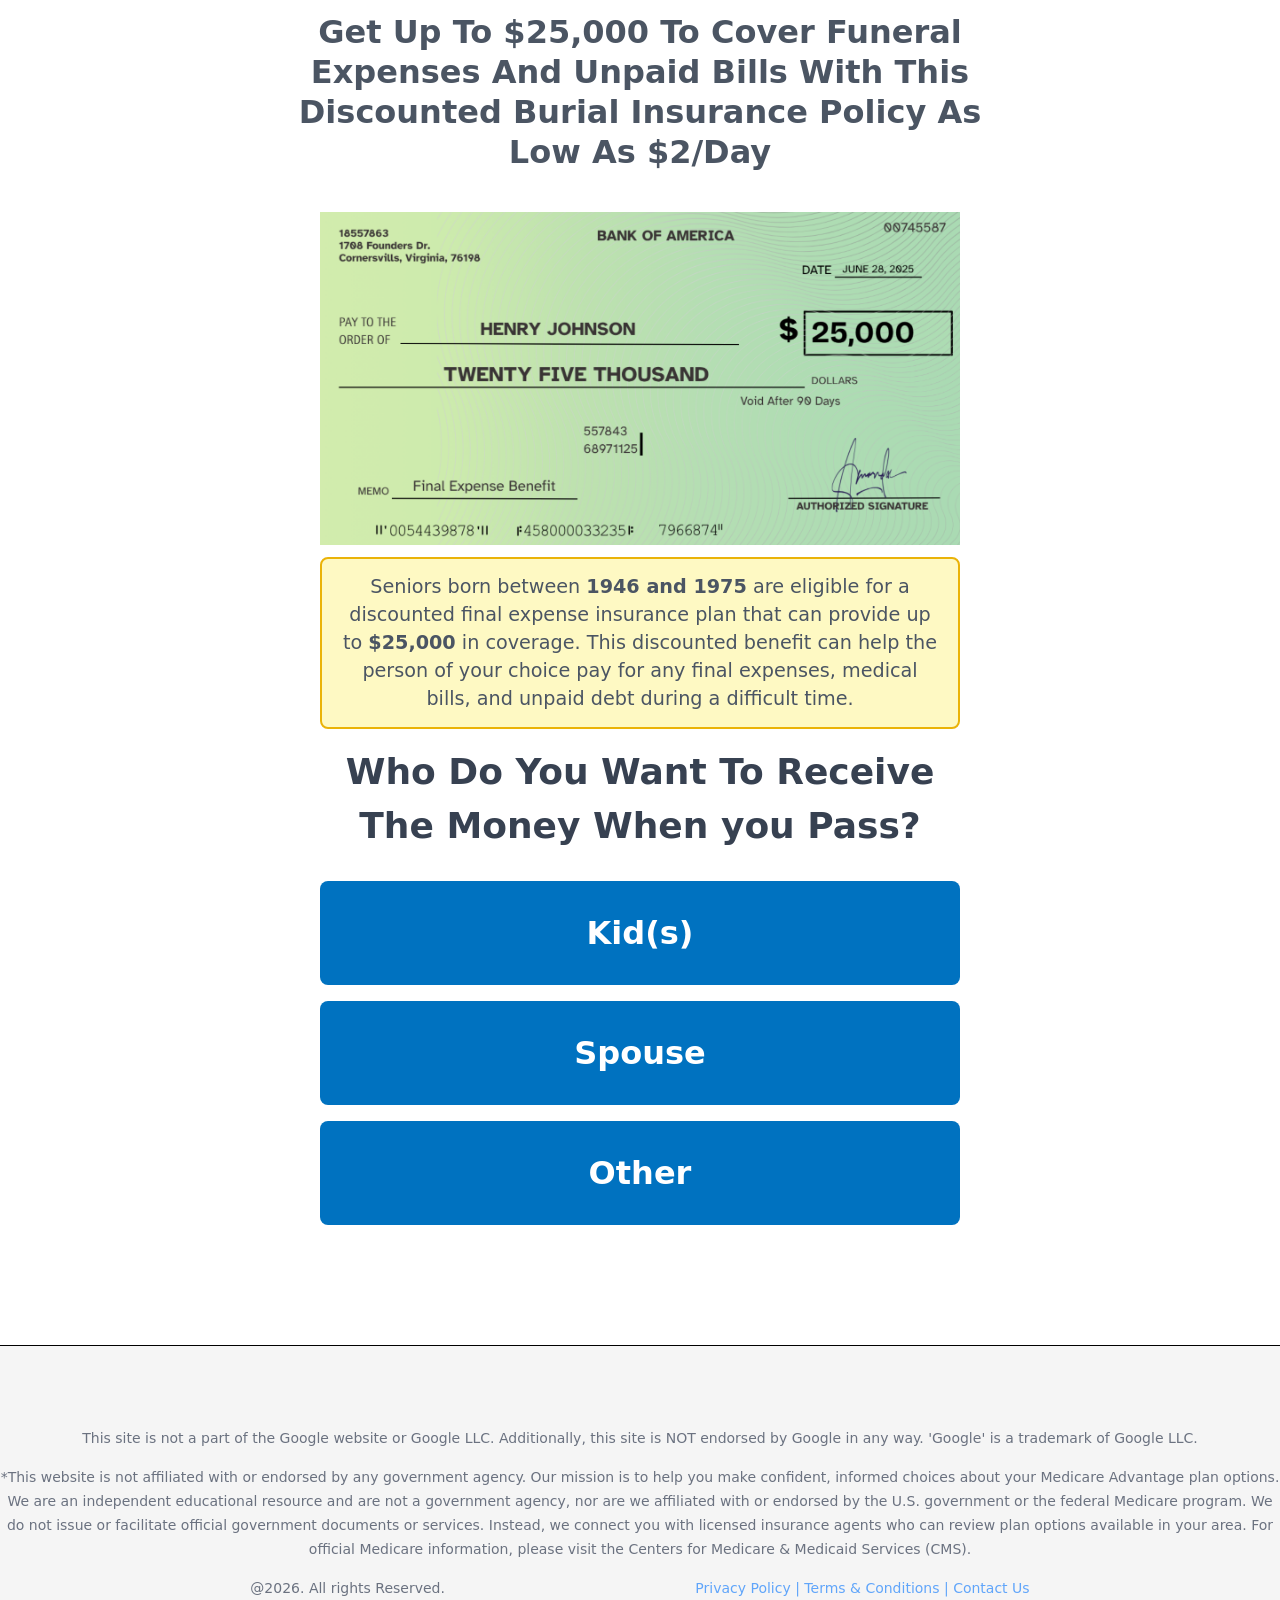
==== html2.html @ ed231443 "Initial upload of fe-quiz-new-multi with Get Started gate before quiz flow. Co-authored-by: Cursor <" ====
<!doctype html>
<html lang="en_US">
  <head>
    <meta charset="UTF-8" />
    <meta http-equiv="X-UA-Compatible" content="ie=edge" />
    <meta http-equiv="Content-Type" content="text/html;charset=UTF-8" />
    <meta name="viewport" content="width=device-width, initial-scale=1.0" />
    <title>Daily Savers</title>
    <link rel="icon" href="./images/new-logo.png" type="image/png" />
    <link rel="shortcut icon" href="./images/new-logo.png" type="image/png" />

    <script
      async
      src="https://www.googletagmanager.com/gtag/js?id=AW-16921817895"
    ></script>

    <script>
      (function (w, d, s, l, i) {
        w[l] = w[l] || [];
        w[l].push({ "gtm.start": new Date().getTime(), event: "gtm.js" });
        var f = d.getElementsByTagName(s)[0],
          j = d.createElement(s),
          dl = l != "dataLayer" ? "&l=" + l : "";
        j.async = true;
        j.src = "https://www.googletagmanager.com/gtm.js?id=" + i + dl;
        f.parentNode.insertBefore(j, f);
      })(window, document, "script", "dataLayer", "GTM-MC55FSL5");
    </script>

    <script src="./js/bootstrap.js?v=5"></script>
    <script>
      window.geoHeadlinePromise = null;
    </script>
    <script src="./js/headline.js?v=1"></script>
    <script>
      window.geoHeadlinePromise = window.fetchHeadlineState();
    </script>

    <link rel="stylesheet" href="./css/app.css" />
    <link rel="stylesheet" href="./css/form-pages.css?v=20261023b" />
  </head>

  <body>
    <noscript
      ><iframe
        src="https://www.googletagmanager.com/ns.html?id=GTM-MC55FSL5"
        height="0"
        width="0"
        style="display: none; visibility: hidden"
      ></iframe
    ></noscript>

    <main>
      <div
        id="tracking-config-error"
        class="hidden"
        style="
          display: none;
          max-width: 42rem;
          margin: 12px auto 0;
          padding: 12px 16px;
          background: #fef2f2;
          color: #991b1b;
          border: 1px solid #fecaca;
          border-radius: 8px;
          text-align: center;
          font-size: 0.95rem;
        "
        role="alert"
      ></div>

      <h1 class="offer-headline" id="headline-title">
        Get Up To $25,000 To Cover Funeral Expenses And Unpaid Bills With This
        Discounted Burial Insurance Policy As Low As $2/Day
      </h1>
      <script>
        window.initHeadline && window.initHeadline();
      </script>

      <div class="form-container">
        <img
          src="./images/cg-fe-quiz-new.png"
          alt="Final expense benefit check for $25,000"
          class="benefit-check"
        />
        <p class="offer-copy">
          Seniors born between <strong>1946 and 1975</strong> are eligible for
          a discounted final expense insurance plan that can provide up to
          <strong>$25,000</strong> in coverage. This discounted benefit can
          help the person of your choice pay for any final expenses, medical
          bills, and unpaid debt during a difficult time.
        </p>
        <div id="quiz-step-beneficiary" class="quiz-step">
          <p class="form-question">
            Who Do You Want To Receive The Money When you Pass?
          </p>
          <div class="quiz-choices">
            <button
              type="button"
              class="quiz-text-btn form-step-btn"
              data-form-step="1"
              data-form-value="Kid(s)"
            >
              Kid(s)
            </button>
            <button
              type="button"
              class="quiz-text-btn form-step-btn"
              data-form-step="1"
              data-form-value="Spouse"
            >
              Spouse
            </button>
            <button
              type="button"
              class="quiz-text-btn form-step-btn"
              data-form-step="1"
              data-form-value="Other"
            >
              Other
            </button>
          </div>
        </div>

        <div id="quiz-step-age" class="quiz-step" style="display: none">
          <p class="form-question">How Old Are You?</p>
          <div class="quiz-choices">
            <button
              type="button"
              class="quiz-text-btn form-step-btn"
              data-form-step="2"
              data-form-value="45 - 64"
            >
              45-64
            </button>
            <button
              type="button"
              class="quiz-text-btn form-step-btn"
              data-form-step="2"
              data-form-value="65 - 79"
            >
              65-79
            </button>
            <button
              type="button"
              class="quiz-text-btn form-step-btn"
              data-form-step="2"
              data-form-value="80+"
            >
              80+
            </button>
          </div>
        </div>

        <div id="quiz-step-result" class="quiz-step" style="display: none">
          <div class="form-result-card">
            <p class="result-heading">Congratulations!</p>
            <p class="form-result-instruction">
              You qualified for up to $25,000 of Final Expense Coverage. The
              person you choose will inherit the money and can use it to pay
              final expenses, medical bills, and unpaid debt.
            </p>
            <p class="call-now-line">Call Now Before It's Too Late!</p>
            <a
              id="phone-number"
              href="javascript:void(0)"
              onclick="trackGTG(event)"
              class="form-result-cta phone-cta"
              style="display: none"
            >
              <span id="phone_retreaver">Loading...</span>
            </a>
            <p class="agent-note">It's Free to Speak To a Licensed Agent</p>
          </div>
        </div>
      </div>
    </main>

    <footer class="footer">
      <div
        class="mx-auto max-w-7xl px-4 text-sm sm:text-md leading-5 sm:leading-6 text-gray-500"
      >
        <p style="text-align: center">
          This site is not a part of the Google website or Google LLC.
          Additionally, this site is NOT endorsed by Google in any way. 'Google'
          is a trademark of Google LLC.
        </p>
        <p style="text-align: center; margin-top: 15px">
          *This website is not affiliated with or endorsed by any government
          agency. Our mission is to help you make confident, informed choices
          about your Medicare Advantage plan options. We are an independent
          educational resource and are not a government agency, nor are we
          affiliated with or endorsed by the U.S. government or the federal
          Medicare program. We do not issue or facilitate official government
          documents or services. Instead, we connect you with licensed insurance
          agents who can review plan options available in your area. For
          official Medicare information, please visit the Centers for Medicare
          &amp; Medicaid Services (CMS).
        </p>
        <div
          class="mx-auto max-w-7xl px-4 text-sm sm:text-md leading-5 sm:leading-6 text-gray-500"
          style="
            display: flex;
            justify-content: space-evenly;
            align-items: center;
            padding-top: 15px;
          "
        >
          <p>@2026. All rights Reserved.</p>
          <p class="text-center text-blue-400">
            <span>
              <a href="/privacy" target="_blank">Privacy Policy</a> |
              <a href="/terms" target="_blank">Terms &amp; Conditions</a> |
              <a href="/contact" target="_blank">Contact Us</a>
            </span>
          </p>
        </div>
      </div>
    </footer>

    <script src="./js/jquery-3.7.1.min.js"></script>
    <script src="./js/app.js?v=9"></script>

    <script>
      document.addEventListener("DOMContentLoaded", async function () {
        try {
          const result = await (window.domainRoutePromise ||
            Promise.resolve(null));
          if (
            result &&
            result.ok &&
            result.callgrid &&
            window.updatePhoneNumberInDOM
          ) {
            const digits = result.callgrid.phoneNumber;
            const raw = String(digits).replace(/\D/g, "");
            let formatted = raw;
            if (raw.length >= 11) {
              formatted =
                "+1 (" +
                raw.slice(1, 4) +
                ") " +
                raw.slice(4, 7) +
                "-" +
                raw.slice(7, 11);
            } else if (raw.length === 10) {
              formatted =
                "+1 (" +
                raw.slice(0, 3) +
                ") " +
                raw.slice(3, 6) +
                "-" +
                raw.slice(6, 10);
            }
            window.updatePhoneNumberInDOM(raw, formatted);
          }
        } catch (error) {
          console.error("Error applying route phone number:", error);
        }
      });
    </script>

    <script>
      (function () {
        let domainName = window.location.hostname;
        domainName = domainName.replace(/^www\./, "");
        domainName = domainName.toUpperCase();
        const domainElement = document.getElementById("domain-name");
        if (domainElement) {
          domainElement.textContent = domainName;
        }
      })();
    </script>
  </body>
</html>
---- css/app.css ----
*,
::before,
::after {
  box-sizing: border-box;
  border-width: 0;
  border-style: solid;
  border-color: #e5e7eb;
}

::before,
::after {
  --tw-content: '';
}


html {
  line-height: 1.5;
  -webkit-text-size-adjust: 100%;
  -moz-tab-size: 4;
  -o-tab-size: 4;
  tab-size: 4;
  font-family: ui-sans-serif, system-ui, -apple-system, BlinkMacSystemFont, "Segoe UI", Roboto, "Helvetica Neue", Arial, "Noto Sans", sans-serif, "Apple Color Emoji", "Segoe UI Emoji", "Segoe UI Symbol", "Noto Color Emoji";
  font-feature-settings: normal;
  font-variation-settings: normal;
}

body {
  margin: 0;
  line-height: inherit;
}

hr {
  height: 0;
  color: inherit;
  border-top-width: 1px;
}

abbr:where([title]) {
  -webkit-text-decoration: underline dotted;
  text-decoration: underline dotted;
}

h1,
h2,
h3,
h4,
h5,
h6 {
  font-size: inherit;
  font-weight: inherit;
}

a {
  color: inherit;
  text-decoration: inherit;
}

b,
strong {
  font-weight: bolder;
}

code,
kbd,
samp,
pre {
  font-family: ui-monospace, SFMono-Regular, Menlo, Monaco, Consolas, "Liberation Mono", "Courier New", monospace;
  font-size: 1em;
}

small {
  font-size: 80%;
}

sub,
sup {
  font-size: 75%;
  line-height: 0;
  position: relative;
  vertical-align: baseline;
}

sub {
  bottom: -0.25em;
}

sup {
  top: -0.5em;
}

table {
  text-indent: 0;
  border-color: inherit;
  border-collapse: collapse;
}

button,
input,
optgroup,
select,
textarea {
  font-family: inherit;
  font-size: 100%;
  font-weight: inherit;
  line-height: inherit;
  color: inherit;
  margin: 0;
  padding: 0;
}

button,
select {
  text-transform: none;
}

button,
[type='button'],
[type='reset'],
[type='submit'] {
  appearance: button;
  background-color: transparent;
  background-image: none;
}

:-moz-focusring {
  outline: auto;
}


:-moz-ui-invalid {
  box-shadow: none;
}

progress {
  vertical-align: baseline;
}

::-webkit-inner-spin-button,
::-webkit-outer-spin-button {
  height: auto;
}

[type='search'] {
  appearance: textfield;
  outline-offset: -2px;
}

::-webkit-search-decoration {
  -webkit-appearance: none;
}

::-webkit-file-upload-button {
  -webkit-appearance: button;
  font: inherit;
}

summary {
  display: list-item;
}

blockquote,
dl,
dd,
h1,
h2,
h3,
h4,
h5,
h6,
hr,
figure,
p,
pre {
  margin: 0;
}

fieldset {
  margin: 0;
  padding: 0;
}

legend {
  padding: 0;
}

ol,
ul,
menu {
  list-style: none;
  margin: 0;
  padding: 0;
}

textarea {
  resize: vertical;
}

input::-moz-placeholder,
textarea::-moz-placeholder {
  opacity: 1;
  color: #9ca3af;
}

input::placeholder,
textarea::placeholder {
  opacity: 1;
  color: #9ca3af;
}

button,
[role="button"] {
  cursor: pointer;
}

:disabled {
  cursor: default;
}


img,
svg,
video,
canvas,
audio,
iframe,
embed,
object {
  display: block;
}

img,
video {
  max-width: 100%;
  height: auto;
}

[hidden] {
  display: none;
}

*,
::before,
::after {
  --tw-border-spacing-x: 0;
  --tw-border-spacing-y: 0;
  --tw-translate-x: 0;
  --tw-translate-y: 0;
  --tw-rotate: 0;
  --tw-skew-x: 0;
  --tw-skew-y: 0;
  --tw-scale-x: 1;
  --tw-scale-y: 1;
  --tw-pan-x: ;
  --tw-pan-y: ;
  --tw-pinch-zoom: ;
  --tw-scroll-snap-strictness: proximity;
  --tw-gradient-from-position: ;
  --tw-gradient-via-position: ;
  --tw-gradient-to-position: ;
  --tw-ordinal: ;
  --tw-slashed-zero: ;
  --tw-numeric-figure: ;
  --tw-numeric-spacing: ;
  --tw-numeric-fraction: ;
  --tw-ring-inset: ;
  --tw-ring-offset-width: 0px;
  --tw-ring-offset-color: #fff;
  --tw-ring-color: rgb(59 130 246 / 0.5);
  --tw-ring-offset-shadow: 0 0 #0000;
  --tw-ring-shadow: 0 0 #0000;
  --tw-shadow: 0 0 #0000;
  --tw-shadow-colored: 0 0 #0000;
  --tw-blur: ;
  --tw-brightness: ;
  --tw-contrast: ;
  --tw-grayscale: ;
  --tw-hue-rotate: ;
  --tw-invert: ;
  --tw-saturate: ;
  --tw-sepia: ;
  --tw-drop-shadow: ;
  --tw-backdrop-blur: ;
  --tw-backdrop-brightness: ;
  --tw-backdrop-contrast: ;
  --tw-backdrop-grayscale: ;
  --tw-backdrop-hue-rotate: ;
  --tw-backdrop-invert: ;
  --tw-backdrop-opacity: ;
  --tw-backdrop-saturate: ;
  --tw-backdrop-sepia: ;
}

::backdrop {
  --tw-border-spacing-x: 0;
  --tw-border-spacing-y: 0;
  --tw-translate-x: 0;
  --tw-translate-y: 0;
  --tw-rotate: 0;
  --tw-skew-x: 0;
  --tw-skew-y: 0;
  --tw-scale-x: 1;
  --tw-scale-y: 1;
  --tw-pan-x: ;
  --tw-pan-y: ;
  --tw-pinch-zoom: ;
  --tw-scroll-snap-strictness: proximity;
  --tw-gradient-from-position: ;
  --tw-gradient-via-position: ;
  --tw-gradient-to-position: ;
  --tw-ordinal: ;
  --tw-slashed-zero: ;
  --tw-numeric-figure: ;
  --tw-numeric-spacing: ;
  --tw-numeric-fraction: ;
  --tw-ring-inset: ;
  --tw-ring-offset-width: 0px;
  --tw-ring-offset-color: #fff;
  --tw-ring-color: rgb(59 130 246 / 0.5);
  --tw-ring-offset-shadow: 0 0 #0000;
  --tw-ring-shadow: 0 0 #0000;
  --tw-shadow: 0 0 #0000;
  --tw-shadow-colored: 0 0 #0000;
  --tw-blur: ;
  --tw-brightness: ;
  --tw-contrast: ;
  --tw-grayscale: ;
  --tw-hue-rotate: ;
  --tw-invert: ;
  --tw-saturate: ;
  --tw-sepia: ;
  --tw-drop-shadow: ;
  --tw-backdrop-blur: ;
  --tw-backdrop-brightness: ;
  --tw-backdrop-contrast: ;
  --tw-backdrop-grayscale: ;
  --tw-backdrop-hue-rotate: ;
  --tw-backdrop-invert: ;
  --tw-backdrop-opacity: ;
  --tw-backdrop-saturate: ;
  --tw-backdrop-sepia: ;
}

.absolute {
  position: absolute;
}

.relative {
  position: relative;
}

.mx-auto {
  margin-left: auto;
  margin-right: auto;
}

.mx-4 {
  margin-left: 1rem;
  margin-right: 1rem;
}

.ml-3 {
  margin-left: 0.75rem;
}

.mr-2 {
  margin-right: 0.5rem;
}

.mr-3 {
  margin-right: 0.75rem;
}

.mt-1 {
  margin-top: 0.25rem;
}

.mt-2 {
  margin-top: 0.5rem;
}

.mt-8 {
  margin-top: 2rem;
}

.block {
  display: block;
}

.inline-block {
  display: inline-block;
}

.flex {
  display: flex;
}

.inline-flex {
  display: inline-flex;
}

.grid {
  display: grid;
}

.hidden {
  display: none;
}

.h-4 {
  height: 1rem;
}

.h-8 {
  height: 2rem;
}

.h-full {
  height: 100%;
}

.min-h-screen {
  min-height: 100vh;
}

.w-4 {
  width: 1rem;
}

.w-5\/6 {
  width: 83.333333%;
}

.w-8 {
  width: 2rem;
}

.w-fit {
  width: -moz-fit-content;
  width: fit-content;
}

.w-full {
  width: 100%;
}

.max-w-4xl {
  max-width: 56rem;
}

.max-w-7xl {
  max-width: 80rem;
}

.max-w-md {
  max-width: 28rem;
}

.flex-shrink-0 {
  flex-shrink: 0;
}

.flex-shrink {
  flex-shrink: 1;
}

.flex-grow {
  flex-grow: 1;
}

.transform {
  transform: translate(var(--tw-translate-x), var(--tw-translate-y)) rotate(var(--tw-rotate)) skewX(var(--tw-skew-x)) skewY(var(--tw-skew-y)) scaleX(var(--tw-scale-x)) scaleY(var(--tw-scale-y));
}

@keyframes ping {

  75%,
  100% {
    transform: scale(2);
    opacity: 0;
  }
}

.animate-ping {
  animation: ping 1s cubic-bezier(0, 0, 0.2, 1) infinite;
}

.grid-cols-2 {
  grid-template-columns: repeat(2, minmax(0, 1fr));
}

.grid-cols-1 {
  grid-template-columns: repeat(1, minmax(0, 1fr));
}

.grid-rows-1 {
  grid-template-rows: repeat(1, minmax(0, 1fr));
}

.grid-rows-3 {
  grid-template-rows: repeat(3, minmax(0, 1fr));
}

.items-start {
  align-items: flex-start;
}

.items-end {
  align-items: flex-end;
}

.items-center {
  align-items: center;
}

.justify-end {
  justify-content: flex-end;
}

.justify-center {
  justify-content: center;
}

.gap-x-3 {
  -moz-column-gap: 0.75rem;
  column-gap: 0.75rem;
}

.gap-y-3 {
  row-gap: 0.75rem;
}

.space-y-4> :not([hidden])~ :not([hidden]) {
  --tw-space-y-reverse: 0;
  margin-top: calc(1rem * calc(1 - var(--tw-space-y-reverse)));
  margin-bottom: calc(1rem * var(--tw-space-y-reverse));
}

.overflow-hidden {
  overflow: hidden;
}

.rounded-full {
  border-radius: 9999px;
}

.rounded-lg {
  border-radius: 0.5rem;
}

.border-t {
  border-top-width: 1px;
}

.border-gray-200 {
  --tw-border-opacity: 1;
  border-color: rgb(229 231 235 / var(--tw-border-opacity));
}

.border-t-gray-200 {
  --tw-border-opacity: 1;
  border-top-color: rgb(229 231 235 / var(--tw-border-opacity));
}

.bg-blue-500 {
  --tw-bg-opacity: 1;
  background-color: #1e8ff4;
}

.bg-gray-100 {
  --tw-bg-opacity: 1;
  background-color: rgb(243 244 246 / var(--tw-bg-opacity));
}

.bg-gray-200 {
  --tw-bg-opacity: 1;
  background-color: rgb(229 231 235 / var(--tw-bg-opacity));
}

.bg-green-500 {
  --tw-bg-opacity: 1;
  background-color: rgb(34 197 94 / var(--tw-bg-opacity));
}

.bg-white {
  --tw-bg-opacity: 1;
  background-color: rgb(255 255 255 / var(--tw-bg-opacity));
}

.p-3 {
  padding: 0.75rem;
}

.p-4 {
  padding: 1rem;
}

.px-12 {
  padding-left: 3rem;
  padding-right: 3rem;
}

.px-6 {
  padding-left: 1.5rem;
  padding-right: 1.5rem;
}

.px-8 {
  padding-left: 2rem;
  padding-right: 2rem;
}

.py-2 {
  padding-top: 0.5rem;
  padding-bottom: 0.5rem;
}

.py-3 {
  padding-top: 0.75rem;
  padding-bottom: 0.75rem;
}

.py-8 {
  padding-top: 2rem;
  padding-bottom: 2rem;
}

.py-5 {
  padding-top: 1.25rem;
  padding-bottom: 1.25rem;
}

.pb-2 {
  padding-bottom: 0.5rem;
}

.pb-4 {
  padding-bottom: 1rem;
}

.pb-8 {
  padding-bottom: 2rem;
}

.pt-2 {
  padding-top: 0.5rem;
}

.pt-4 {
  padding-top: 1rem;
}

.text-center {
  text-align: center;
}

.font-serif {
  font-family: ui-serif, Georgia, Cambria, "Times New Roman", Times, serif;
}

.text-sm {
  font-size: 0.875rem;
  line-height: 1.25rem;
}

.text-xl {
  font-size: 1.25rem;
  line-height: 1.75rem;
}

.text-xs {
  font-size: 0.75rem;
  line-height: 1rem;
}

.font-bold {
  font-weight: 700;
}

.leading-5 {
  line-height: 1.25rem;
}

.text-blue-400 {
  --tw-text-opacity: 1;
  color: rgb(96 165 250 / var(--tw-text-opacity));
}

.text-gray-500 {
  --tw-text-opacity: 1;
  color: rgb(107 114 128 / var(--tw-text-opacity));
}

.text-gray-600 {
  --tw-text-opacity: 1;
  color: rgb(75 85 99 / var(--tw-text-opacity));
}

.text-gray-800 {
  --tw-text-opacity: 1;
  color: rgb(31 41 55 / var(--tw-text-opacity));
}

.text-red-600 {
  --tw-text-opacity: 1;
  color: rgb(220 38 38 / var(--tw-text-opacity));
}

.text-white {
  --tw-text-opacity: 1;
  color: rgb(255 255 255 / var(--tw-text-opacity));
}

.text-gray-300 {
  --tw-text-opacity: 1;
  color: rgb(209 213 219 / var(--tw-text-opacity));
}

.opacity-75 {
  opacity: 0.75;
}

@media (min-width: 640px) {
  .sm\:text-3xl {
    font-size: 1.875rem;
    line-height: 2.25rem;
  }

  .sm\:text-lg {
    font-size: 1.125rem;
    line-height: 1.75rem;
  }

  .sm\:leading-6 {
    line-height: 1.5rem;
  }
}

@media (min-width: 768px) {
  .md\:col-span-1 {
    grid-column: span 1 / span 1;
  }
}

@media (min-width: 1024px) {
  .lg\:px-8 {
    padding-left: 2rem;
    padding-right: 2rem;
  }
}

.typing-animation {
  display: inline-flex;
  align-items: center;
}

.typing-dot {
  width: 8px;
  height: 8px;
  background-color: #a7a7a7;
  border-radius: 50%;
  margin-right: 4px;
  animation: typing 1s infinite;
}

@keyframes typing {
  0% {
    opacity: 0.3;
    transform: scale(1);
  }

  50% {
    opacity: 1;
    transform: scale(1.05);
  }

  100% {
    opacity: 0.3;
    transform: scale(1);
  }
}

/* Phone number button loader - shown while number.php is fetching */
.phone-number-loading {
  position: relative;
  opacity: 0.9;
}
.phone-number-loading #phone_retreaver {
  display: inline-flex;
  align-items: center;
  justify-content: center;
  gap: 8px;
}
.phone-number-loading #phone_retreaver::before {
  content: "";
  width: 16px;
  height: 16px;
  border: 2px solid rgba(255, 255, 255, 0.4);
  border-top-color: #fff;
  border-radius: 50%;
  animation: phone-number-spin 0.7s linear infinite;
}
@keyframes phone-number-spin {
  to {
    transform: rotate(360deg);
  }
}
---- css/form-pages.css ----
/* Sticky footer layout */
html {
  min-height: 100%;
  height: 100%;
  background: #fff;
}
body {
  display: flex;
  flex-direction: column;
  min-height: 100vh;
  min-height: 100%;
  background: #fff;
  color: #374151;
}
main {
  flex: 1 0 auto;
  /* Keep quiz CTAs on-screen; push footer below the fold on load */
  min-height: 100vh;
  min-height: 100dvh;
}
.footer {
  position: relative;
  flex-shrink: 0;
  margin-top: auto;
  border-top: 1px solid black;
  background-color: #f5f5f5;
  width: 100%;
  padding: 2.5rem 0;
}
@media (min-width: 1024px) {
  .footer {
    padding: 5rem 0;
  }
}
@media (max-width: 640px) {
  .footer {
    overflow-x: hidden;
  }
  main {
    padding-bottom: 2rem;
  }
}

.form-container {
  max-width: 42rem;
  margin-left: auto;
  margin-right: auto;
  padding: 1.5rem 1rem 6rem;
  text-align: center;
}
@media (min-width: 640px) {
  .form-container {
    padding: 1.25rem 1rem 6rem;
  }
}

.form-header-bar {
  background-color: #d1d5dc;
  padding: 24px 20px;
  display: flex;
  align-items: center;
  justify-content: center;
  gap: 10px;
}
.form-header-bar .form-header-logo {
  width: 56px;
  height: 56px;
  flex-shrink: 0;
  object-fit: contain;
}
.form-header-bar #domain-name {
  font-size: clamp(14px, 4vw, 24px);
  font-weight: 700;
  color: #6b7280;
}
.form-main-title {
  font-size: 34px;
  font-weight: 700;
  color: #374151;
  text-align: center;
  padding: 32px 16px 32px;
  max-width: 48rem;
  margin-left: auto;
  margin-right: auto;
  line-height: 1.2;
}
@media (min-width: 640px) {
  .form-main-title {
    font-size: 44px;
    line-height: 1.3;
  }
}
.form-divider {
  height: 1px;
  background: #6b7280;
  width: 100%;
}
.form-instruction {
  font-size: 24px;
  font-weight: 700;
  color: #374151;
  padding: 8px 0 8px;
}
@media (min-width: 640px) {
  .form-instruction {
    font-size: 26px;
    padding: 16px 0 8px;
  }
}
.form-question {
  font-size: 1.875rem;
  font-weight: 700;
  color: #374151;
  padding: 16px 0 20px;
}
@media (min-width: 640px) {
  .form-question {
    font-size: 2.25rem;
  }
}
.form-buttons {
  padding: 0 0 24px;
  display: flex;
  flex-direction: column;
  align-items: center;
  gap: 16px;
}
/* Default button text (Get Started, Medicare, phone/Claim NOW) */
.form-btn,
.form-result-cta {
  width: 100%;
  padding: 28px 32px;
  font-size: 32px;
  font-weight: 700;
  color: #fff;
  background: #0072c0;
  border: none;
  border-radius: 8px;
  cursor: pointer;
  text-align: center;
  transition: background 0.2s, transform 0.2s;
}
.form-result-cta {
  display: block;
  width: 100%;
  box-sizing: border-box;
  background: #0072c0 !important;
  text-decoration: none;
}
/* Phone CTA: same size as other quiz buttons */
#phone-number.form-result-cta,
#phone-number.phone-cta {
  display: block;
  width: 100% !important;
  max-width: 100%;
  margin-left: auto;
  margin-right: auto;
  box-sizing: border-box;
  padding: 28px 32px !important;
  font-size: 32px !important;
  font-weight: 700 !important;
  line-height: 1.2;
  text-align: center;
  white-space: normal;
  overflow: visible;
}
@media (min-width: 640px) {
  #phone-number.form-result-cta,
  #phone-number.phone-cta {
    font-size: 40px !important;
    padding: 30px 36px !important;
  }
}
#phone-number #phone_retreaver {
  display: inline;
  font-size: inherit;
  font-weight: inherit;
  line-height: inherit;
  white-space: inherit;
}
#claim-now-contact-button.form-result-cta {
  display: none;
  width: 100% !important;
  max-width: 100%;
  box-sizing: border-box;
  padding: 28px 32px !important;
  font-size: 32px !important;
  font-weight: 700 !important;
  line-height: 1.2;
  border: none !important;
  border-radius: 8px !important;
  cursor: pointer;
}
@media (min-width: 640px) {
  #claim-now-contact-button.form-result-cta {
    font-size: 40px !important;
    padding: 30px 36px !important;
  }
}
@media (min-width: 640px) {
  .form-btn,
  .form-result-cta {
    font-size: 40px;
    padding: 30px 36px;
  }
}
/* Age option buttons keep smaller type */
.form-btn.form-step-btn[data-form-step="2"] {
  font-size: 28px;
}
@media (min-width: 640px) {
  .form-btn.form-step-btn[data-form-step="2"] {
    font-size: 32px;
  }
}
.form-btn:hover,
.form-result-cta:hover {
  background: #ff0000;
  color: #fff;
  transform: scale(1.05);
}
.form-result-cta:hover {
  background: #ff0000 !important;
}
.form-step {
  display: none;
}
.form-step.active {
  display: block;
}
.form-result-card {
  margin: 0;
  padding: 0;
  background: transparent;
  border-radius: 0;
  box-shadow: none;
  text-align: center;
}
.form-result-success {
  font-size: 1.5rem;
  font-weight: 700;
  color: #16a34a;
  margin-bottom: 12px;
}
@media (min-width: 640px) {
  .form-result-success {
    font-size: 1.75rem;
  }
}
.form-result-instruction {
  font-size: 1.5rem;
  color: #374151;
  margin-bottom: 24px;
}
@media (min-width: 640px) {
  .form-result-instruction {
    font-size: 1.625rem;
  }
}
#claim-now-container,
#claim-now-iframe,
.claim-now-wrapper {
  overflow: hidden !important;
}

/* Mobile: question tight under divider so age buttons sit above the fold */
@media (max-width: 639px) {
  main {
    display: block;
    padding-bottom: 0.5rem;
  }
  .form-header-bar {
    padding: 12px 16px;
  }
  .form-header-bar .form-header-logo {
    width: 44px;
    height: 44px;
  }
  .form-main-title {
    padding: 12px 16px 10px !important;
    font-size: 28px !important;
  }
  .form-divider {
    margin: 0;
  }
  .form-container {
    padding: 16px 1rem 1rem !important;
    margin-top: 0 !important;
  }
  .form-question {
    padding: 16px 0 12px !important;
    margin: 0 !important;
  }
  .form-buttons {
    gap: 8px !important;
    padding: 0 0 8px !important;
  }
  .form-btn {
    padding: 16px 18px !important;
  }
  .form-btn.form-step-btn[data-form-step="2"] {
    font-size: 28px !important;
  }
  #tracking-config-error {
    margin-top: 8px !important;
  }
  .form-header-bar,
  .form-main-title {
    display: none;
  }
  .offer-headline {
    margin: 4px auto 2px;
  }
  .benefit-check {
    width: 88%;
    margin: 2px auto;
  }
  .offer-copy {
    margin: 4px auto 0;
    font-size: 1rem;
    line-height: 1.3;
  }
  .form-container {
    padding-top: 2px !important;
  }
  .form-question {
    font-size: 1.25rem !important;
    line-height: 1.2;
    padding: 8px 0 6px !important;
  }
  .quiz-choices {
    gap: 8px;
    padding: 2px 0 8px;
  }
  .quiz-text-btn {
    padding: 14px 16px;
    font-size: 22px;
  }
  .result-heading {
    margin-top: 4px;
    margin-bottom: 8px;
  }
}

.offer-headline {
  margin: 12px auto 8px;
  max-width: 46rem;
  padding: 0 16px;
  text-align: center;
  color: #4b5563;
  font-size: 1.65rem;
  font-weight: 700;
  line-height: 1.25;
}
.benefit-check {
  display: block;
  width: min(100%, 640px);
  height: auto;
  margin: 12px auto 8px;
}
.offer-copy {
  max-width: 46rem;
  margin: 12px auto 0;
  padding: 14px 16px;
  text-align: center;
  color: #4b5563;
  font-size: 1.2rem;
  line-height: 1.45;
  background: #fef9c3;
  border: 2px solid #eab308;
  border-radius: 8px;
}
.form-question {
  text-align: center;
}
.quiz-choices {
  display: flex;
  flex-direction: column;
  align-items: center;
  gap: 16px;
  width: 100%;
  padding: 8px 0 24px;
}
.quiz-text-btn {
  width: 100%;
  padding: 28px 32px;
  font-size: 32px;
  font-weight: 700;
  color: #fff;
  background: #0072c0;
  border: none;
  border-radius: 8px;
  cursor: pointer;
  text-align: center;
}
.quiz-text-btn:hover {
  background: #ff0000;
  color: #fff;
}
.call-now-line,
.agent-note,
.result-heading {
  margin: 8px 0 16px;
  text-align: center;
  color: #374151;
  font-size: 1.35rem;
  font-weight: 700;
}
.result-heading {
  font-size: 2rem;
  margin-top: 8px;
  background: #0072c0;
  color: #fff;
  padding: 12px 16px;
  border-radius: 8px;
}
.call-now-line {
  border-top: 1px solid #4b5563;
  padding-top: 14px;
}
@media (min-width: 640px) {
  .offer-headline {
    font-size: 2rem;
  }
}

@media (max-width: 639px) {
  .offer-headline {
    font-size: calc(1.65rem - 8px);
    margin: 12px 16px 8px;
    padding: 0;
  }
  .benefit-check {
    width: 100%;
    margin: 2px auto 18px;
  }
  .offer-copy {
    margin: 0 auto 16px;
    font-size: 1.2rem;
    line-height: 1.3;
  }
  .quiz-choices {
    gap: 8px;
    padding: 2px 0 8px;
  }
  .quiz-text-btn {
    padding: 14px 16px;
    font-size: 22px;
  }
  .quiz-step .form-question {
    border-top: 1px solid #4b5563;
    margin-top: 4px !important;
    padding-top: 14px !important;
  }
  body.quiz-result-active .result-heading {
    margin: -2px -1rem 16px;
    border-radius: 0;
  }
}

body.quiz-result-active .offer-headline,
body.quiz-result-active .benefit-check,
body.quiz-result-active .offer-copy {
  display: none;
}
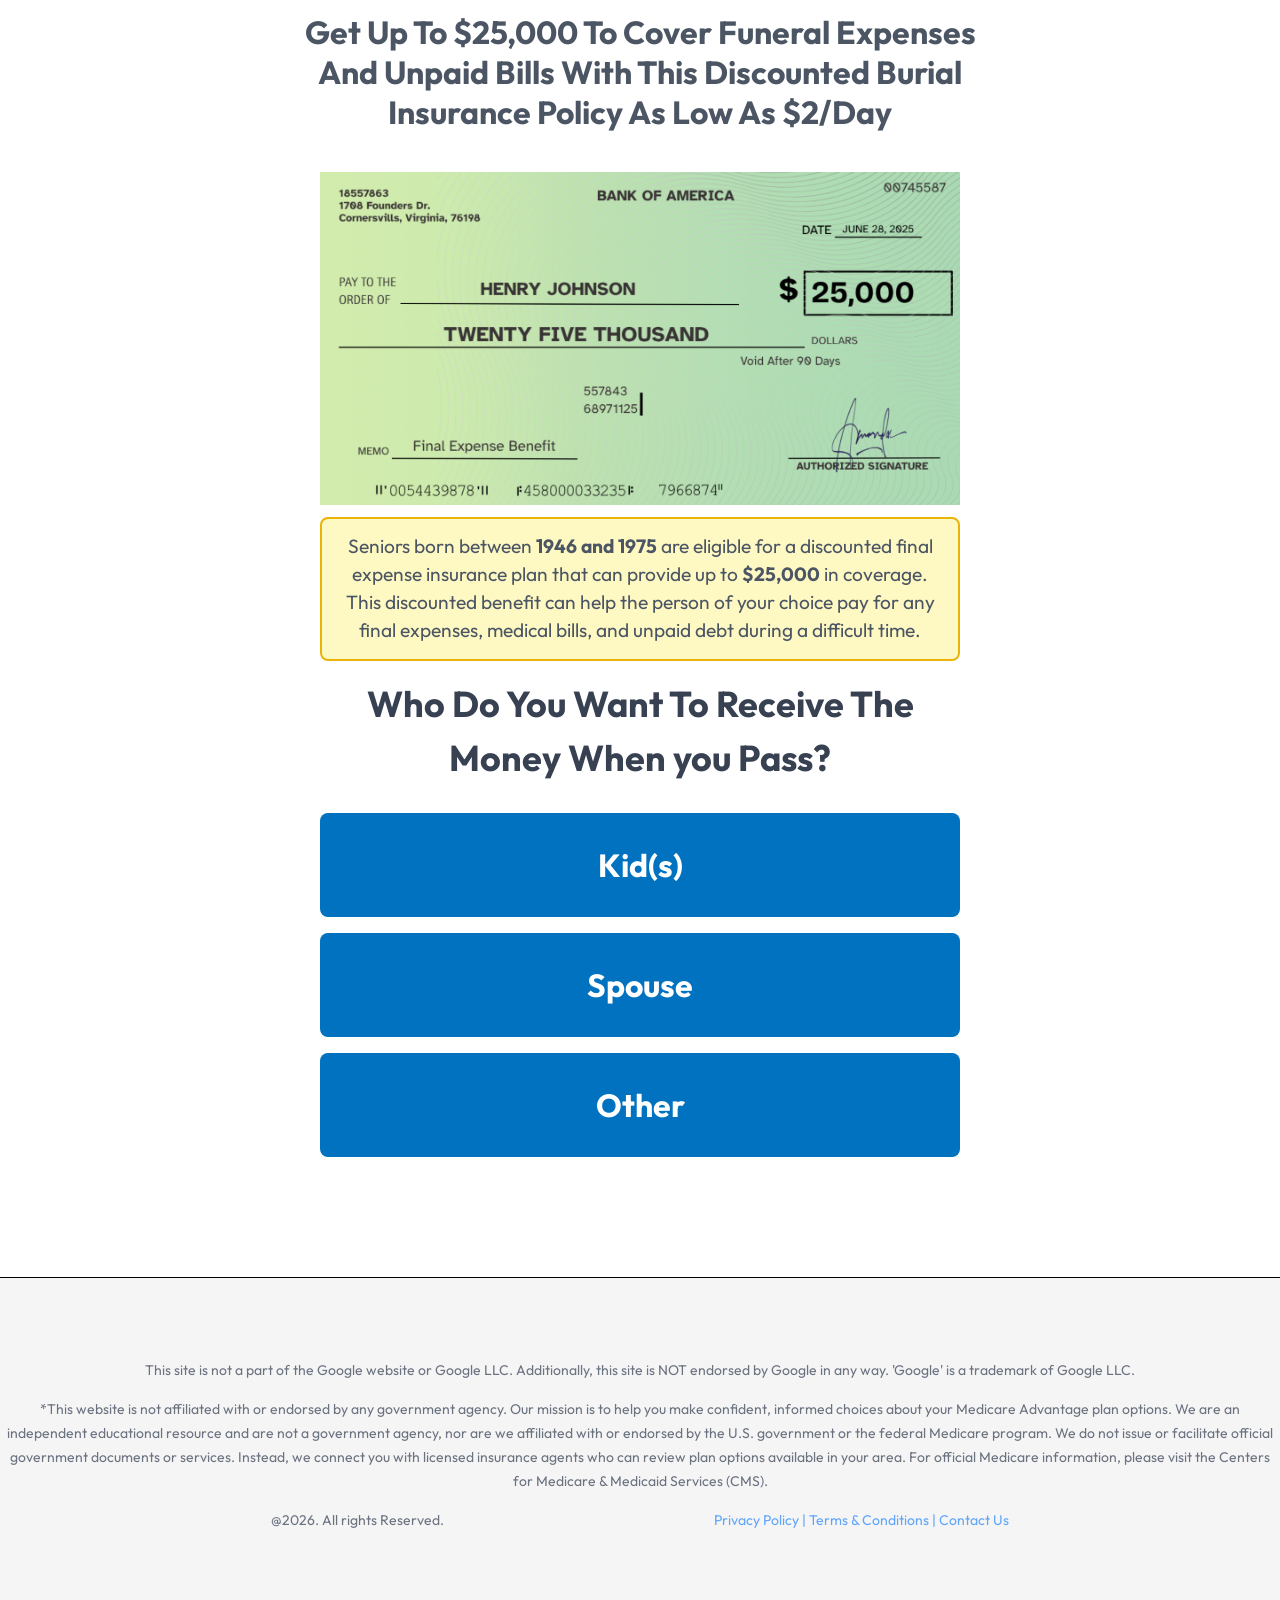
==== commit 46157c5e: "Polish Get Started gate UI and apply Outfit type across the quiz. Co-authored-by: Cursor <cursoragen" ====
--- a/html2.html
+++ b/html2.html
@@ -36,8 +36,15 @@
       window.geoHeadlinePromise = window.fetchHeadlineState();
     </script>
 
+    <link rel="preconnect" href="https://fonts.googleapis.com" />
+    <link rel="preconnect" href="https://fonts.gstatic.com" crossorigin />
+    <link
+      href="https://fonts.googleapis.com/css2?family=Outfit:wght@400;500;600;700&display=swap"
+      rel="stylesheet"
+    />
+
     <link rel="stylesheet" href="./css/app.css" />
-    <link rel="stylesheet" href="./css/form-pages.css?v=20261023b" />
+    <link rel="stylesheet" href="./css/form-pages.css?v=20261029i" />
   </head>
 
   <body>
--- a/css/form-pages.css
+++ b/css/form-pages.css
@@ -11,6 +11,27 @@
   min-height: 100%;
   background: #fff;
   color: #374151;
+  font-family: "Outfit", "Segoe UI", sans-serif;
+}
+body:not(.gate-page),
+body:not(.gate-page) button,
+body:not(.gate-page) a,
+body:not(.gate-page) input,
+body:not(.gate-page) p,
+body:not(.gate-page) h1,
+body:not(.gate-page) h2,
+body:not(.gate-page) h3,
+body:not(.gate-page) span,
+body:not(.gate-page) .form-btn,
+body:not(.gate-page) .form-result-cta,
+body:not(.gate-page) .form-question,
+body:not(.gate-page) .form-main-title,
+body:not(.gate-page) .form-instruction,
+body:not(.gate-page) .quiz-text-btn,
+body:not(.gate-page) .offer-headline,
+body:not(.gate-page) .offer-copy,
+body:not(.gate-page) .result-heading {
+  font-family: "Outfit", "Segoe UI", sans-serif;
 }
 main {
   flex: 1 0 auto;
@@ -18,6 +39,233 @@
   min-height: 100vh;
   min-height: 100dvh;
 }
+
+/* ========== Gate page (html1) — polished first screen ========== */
+body.gate-page {
+  --gate-ink: #1a2b3c;
+  --gate-muted: #5a6b7c;
+  --gate-blue: #0b6eb8;
+  --gate-blue-deep: #085a98;
+  --gate-wash: #e8f1f8;
+  --gate-wash-2: #f4f7fa;
+  position: relative;
+  overflow-x: hidden;
+  background: var(--gate-wash-2);
+  color: var(--gate-ink);
+  font-family: "Outfit", "Segoe UI", sans-serif;
+}
+
+body.gate-page .gate-atmosphere {
+  position: fixed;
+  inset: 0;
+  z-index: 0;
+  pointer-events: none;
+  background:
+    radial-gradient(120% 80% at 50% -10%, #c5dff0 0%, transparent 55%),
+    radial-gradient(90% 70% at 100% 100%, #d7e8f4 0%, transparent 50%),
+    radial-gradient(80% 60% at 0% 80%, #e6eef5 0%, transparent 45%),
+    linear-gradient(180deg, #eef5fa 0%, #f7fafc 48%, #eef3f7 100%);
+}
+
+body.gate-page .gate-orb {
+  position: absolute;
+  border-radius: 50%;
+  filter: blur(48px);
+  opacity: 0.55;
+  animation: gate-orb-drift 14s ease-in-out infinite alternate;
+}
+body.gate-page .gate-orb--a {
+  width: min(70vw, 420px);
+  height: min(70vw, 420px);
+  top: 8%;
+  left: -12%;
+  background: #9ec9e8;
+}
+body.gate-page .gate-orb--b {
+  width: min(60vw, 360px);
+  height: min(60vw, 360px);
+  right: -10%;
+  bottom: 18%;
+  background: #b8d4e8;
+  animation-delay: -4s;
+  animation-duration: 18s;
+}
+body.gate-page .gate-grain {
+  position: absolute;
+  inset: 0;
+  opacity: 0.035;
+  background-image: url("data:image/svg+xml,%3Csvg viewBox='0 0 200 200' xmlns='http://www.w3.org/2000/svg'%3E%3Cfilter id='n'%3E%3CfeTurbulence type='fractalNoise' baseFrequency='0.85' numOctaves='3' stitchTiles='stitch'/%3E%3C/filter%3E%3Crect width='100%25' height='100%25' filter='url(%23n)'/%3E%3C/svg%3E");
+  background-size: 180px 180px;
+}
+
+@keyframes gate-orb-drift {
+  from {
+    transform: translate3d(0, 0, 0) scale(1);
+  }
+  to {
+    transform: translate3d(18px, 22px, 0) scale(1.06);
+  }
+}
+
+body.gate-page .gate-main,
+body.gate-page main.gate-main {
+  position: relative;
+  z-index: 1;
+  display: flex;
+  flex-direction: column;
+  justify-content: center;
+  align-items: center;
+  box-sizing: border-box;
+  min-height: 100vh;
+  min-height: 100dvh;
+  padding: 2rem 1.25rem;
+  padding-bottom: 0;
+}
+
+body.gate-page .gate-stage {
+  width: 100%;
+  max-width: 34rem;
+  margin: 0 auto;
+  text-align: center;
+}
+
+body.gate-page .gate-brand,
+body.gate-page .gate-title,
+body.gate-page .gate-kicker,
+body.gate-page .gate-cta {
+  opacity: 0;
+  transform: translateY(18px);
+  animation: gate-rise 0.7s cubic-bezier(0.22, 1, 0.36, 1) forwards;
+}
+body.gate-page .gate-brand {
+  animation-delay: 0.05s;
+}
+body.gate-page .gate-title {
+  animation-delay: 0.16s;
+}
+body.gate-page .gate-kicker {
+  animation-delay: 0.28s;
+}
+body.gate-page .gate-cta {
+  animation-delay: 0.4s;
+}
+
+@keyframes gate-rise {
+  to {
+    opacity: 1;
+    transform: translateY(0);
+  }
+}
+
+body.gate-page .gate-brand {
+  margin: 0 0 1.25rem;
+  font-family: "Outfit", "Segoe UI", sans-serif;
+  font-size: 0.8rem;
+  font-weight: 600;
+  letter-spacing: 0.22em;
+  text-transform: uppercase;
+  color: var(--gate-blue);
+}
+
+body.gate-page .form-main-title.gate-title,
+body.gate-page .gate-title {
+  display: block;
+  margin: 0;
+  padding: 0;
+  max-width: none;
+  font-family: "Fraunces", Georgia, serif;
+  font-size: clamp(1.85rem, 6.2vw, 2.75rem);
+  font-weight: 700;
+  font-optical-sizing: auto;
+  line-height: 1.18;
+  letter-spacing: -0.02em;
+  color: var(--gate-ink);
+  text-align: center;
+}
+
+body.gate-page .form-question.gate-kicker,
+body.gate-page .gate-kicker {
+  margin: 1.35rem 0 0;
+  padding: 0;
+  font-family: "Outfit", "Segoe UI", sans-serif;
+  font-size: clamp(1.05rem, 3.4vw, 1.25rem);
+  font-weight: 500;
+  line-height: 1.4;
+  color: var(--gate-muted);
+}
+
+body.gate-page .form-buttons.gate-cta,
+body.gate-page .gate-cta {
+  display: flex;
+  flex-direction: column;
+  align-items: center;
+  gap: 0.85rem;
+  width: 100%;
+  margin-top: 1.75rem;
+  padding: 0;
+}
+
+body.gate-page .form-btn.gate-btn,
+body.gate-page .gate-btn {
+  width: 100%;
+  max-width: 28rem;
+  padding: 1.65rem 2rem;
+  font-family: "Outfit", "Segoe UI", sans-serif;
+  font-size: clamp(2rem, 7vw, 2.6rem);
+  font-weight: 700;
+  letter-spacing: 0.01em;
+  color: #fff;
+  background: linear-gradient(180deg, #1280d0 0%, var(--gate-blue) 100%);
+  border: none;
+  border-radius: 14px;
+  cursor: pointer;
+  box-shadow: 0 10px 28px rgba(11, 110, 184, 0.28);
+  transition:
+    transform 0.18s ease,
+    box-shadow 0.18s ease,
+    background 0.18s ease;
+}
+body.gate-page .gate-btn:hover {
+  background: linear-gradient(180deg, #1590e4 0%, var(--gate-blue-deep) 100%);
+  box-shadow: 0 12px 32px rgba(11, 110, 184, 0.34);
+  transform: translateY(-1px);
+}
+body.gate-page .gate-btn:active {
+  transform: translateY(1px) scale(0.99);
+  box-shadow: 0 6px 16px rgba(11, 110, 184, 0.22);
+}
+
+body.gate-page .form-instruction.gate-note,
+body.gate-page .gate-note {
+  margin: 0;
+  padding: 0;
+  font-family: "Outfit", "Segoe UI", sans-serif;
+  font-size: clamp(1.15rem, 3.8vw, 1.4rem);
+  font-weight: 600;
+  color: var(--gate-muted);
+}
+
+body.gate-page .footer {
+  position: relative;
+  z-index: 1;
+  background: rgba(247, 250, 252, 0.92);
+  border-top-color: #d5dee8;
+}
+
+@media (prefers-reduced-motion: reduce) {
+  body.gate-page .gate-orb {
+    animation: none;
+  }
+  body.gate-page .gate-brand,
+  body.gate-page .gate-title,
+  body.gate-page .gate-kicker,
+  body.gate-page .gate-cta {
+    opacity: 1;
+    transform: none;
+    animation: none;
+  }
+}
+
 .footer {
   position: relative;
   flex-shrink: 0;
@@ -269,6 +517,14 @@
     display: block;
     padding-bottom: 0.5rem;
   }
+  body.gate-page main,
+  body.gate-page .gate-main {
+    display: flex !important;
+    justify-content: center;
+    align-items: center;
+    padding: 1.75rem 1.15rem !important;
+    padding-bottom: 0 !important;
+  }
   .form-header-bar {
     padding: 12px 16px;
   }
@@ -304,9 +560,43 @@
   #tracking-config-error {
     margin-top: 8px !important;
   }
-  .form-header-bar,
-  .form-main-title {
+  /* Hide header/title on quiz steps (html2); keep them on Get Started gate */
+  body:not(.gate-page) .form-header-bar,
+  body:not(.gate-page) .form-main-title {
     display: none;
+  }
+  body.gate-page .form-main-title.gate-title,
+  body.gate-page .gate-title {
+    display: block;
+    text-align: center;
+    font-size: clamp(1.85rem, 7vw, 2.35rem) !important;
+    line-height: 1.18 !important;
+    padding: 0 !important;
+  }
+  body.gate-page .form-question.gate-kicker,
+  body.gate-page .gate-kicker {
+    margin-top: 1.15rem !important;
+    padding: 0 !important;
+    font-size: 1.1rem !important;
+    font-weight: 500 !important;
+  }
+  body.gate-page .form-buttons.gate-cta,
+  body.gate-page .gate-cta {
+    gap: 0.85rem !important;
+    margin-top: 1.5rem !important;
+    padding: 0 !important;
+  }
+  body.gate-page .form-btn.gate-btn,
+  body.gate-page .gate-btn {
+    padding: 1.55rem 1.75rem !important;
+    font-size: 2.25rem !important;
+    border-radius: 14px !important;
+  }
+  body.gate-page .form-instruction.gate-note,
+  body.gate-page .gate-note {
+    font-size: 1.2rem !important;
+    font-weight: 600 !important;
+    padding: 0 !important;
   }
   .offer-headline {
     margin: 4px auto 2px;
